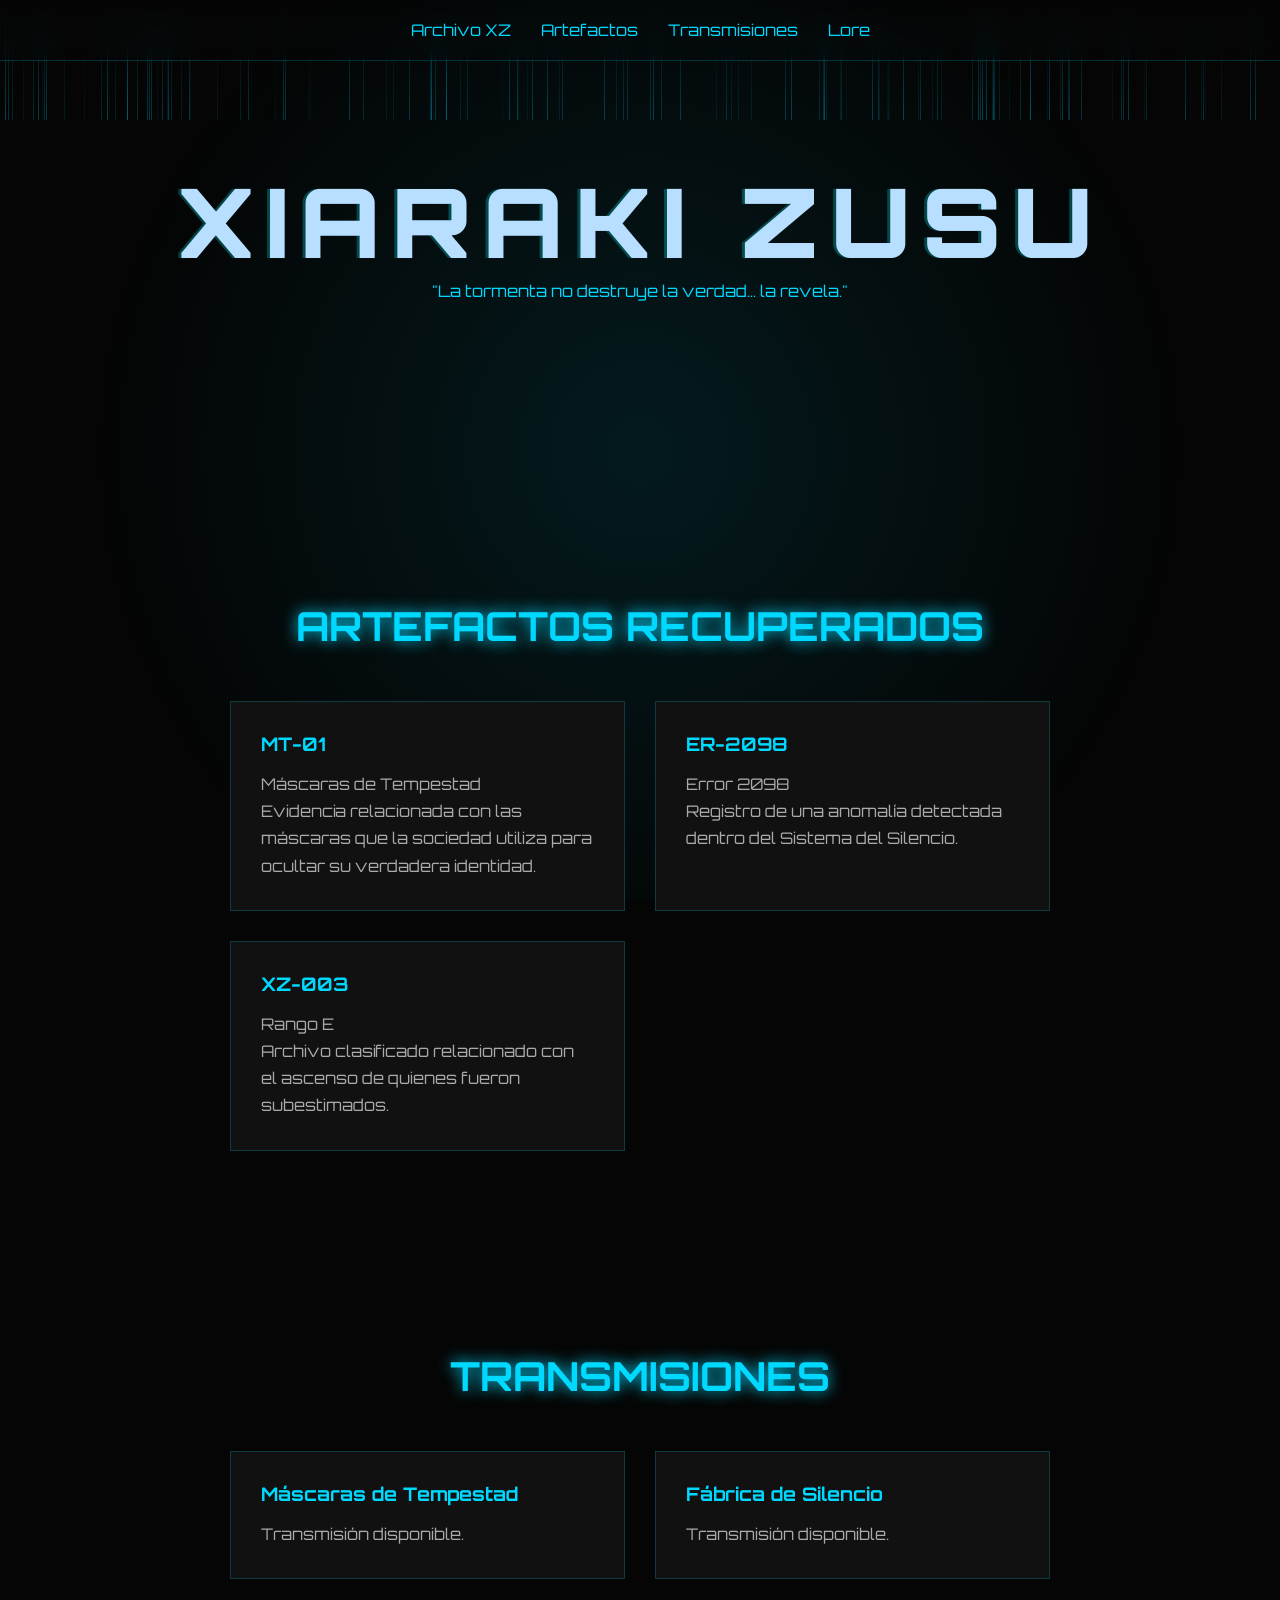
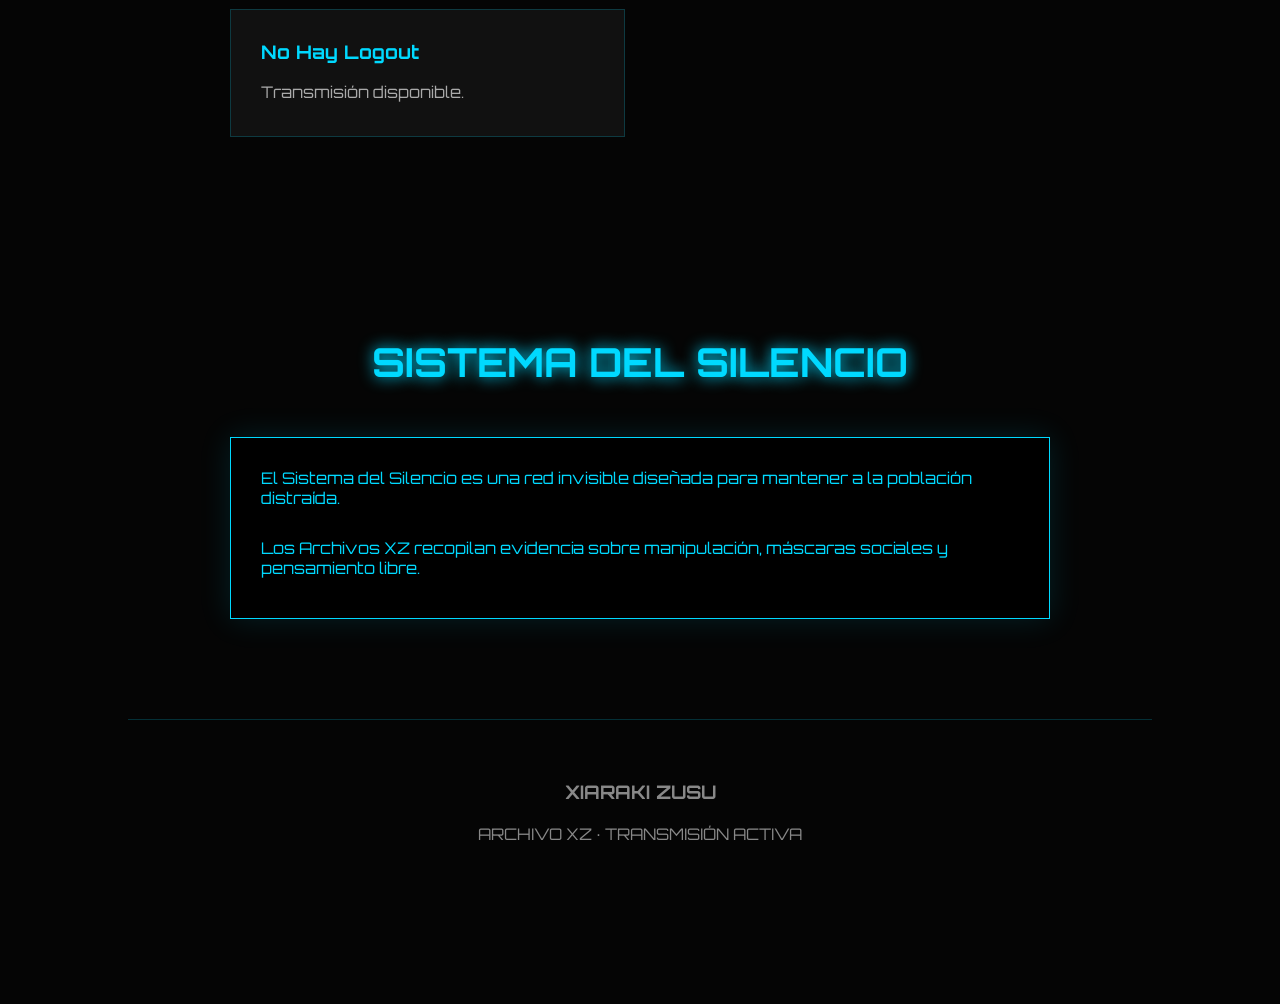
==== index.html @ ae7eef76 "Add files via upload" ====
<!DOCTYPE html>
<html lang="es">
<head>
<meta charset="UTF-8">
<meta name="viewport" content="width=device-width, initial-scale=1.0">

<title>Xiaraki Zusu | Archivo XZ</title>

<link href="https://fonts.googleapis.com/css2?family=Orbitron:wght@400;700;900&display=swap" rel="stylesheet">

<style>

*{
    margin:0;
    padding:0;
    box-sizing:border-box;
}

body{
    background:#050505;
    color:#00d9ff;
    font-family:'Orbitron',sans-serif;
    overflow-x:hidden;
}

/* Fondo */

body::before{
    content:"";
    position:fixed;
    top:0;
    left:0;
    width:100%;
    height:100%;
    background:
    radial-gradient(circle at center,
    rgba(0,217,255,.10),
    transparent 70%);
    z-index:-2;
}

/* Lluvia Digital */

.rain{
    position:fixed;
    width:100%;
    height:100%;
    pointer-events:none;
    z-index:-1;
}

.drop{
    position:absolute;
    width:1px;
    height:120px;
    background:linear-gradient(
        transparent,
        #00d9ff
    );
    opacity:.15;
    animation:fall linear infinite;
}

@keyframes fall{
    from{
        transform:translateY(-150px);
    }

    to{
        transform:translateY(120vh);
    }
}

/* Header */

header{
    padding:20px;
    border-bottom:1px solid #00d9ff33;
    backdrop-filter:blur(8px);
}

nav{
    display:flex;
    justify-content:center;
    gap:30px;
}

nav a{
    color:#00d9ff;
    text-decoration:none;
    transition:.3s;
}

nav a:hover{
    text-shadow:0 0 10px #00d9ff;
}

/* Hero */

.hero h1{
    font-size:6rem;
    font-weight:900;
    letter-spacing:12px;
    text-transform:uppercase;

    color:#b8dfff;

    position:relative;

    animation:scan 6s linear infinite;
}

/* Línea de escaneo */

.hero h1::after{

    content:"";

    position:absolute;

    top:0;
    left:-100%;

    width:50%;
    height:100%;

    background:linear-gradient(
        90deg,
        transparent,
        rgba(255,255,255,.25),
        transparent
    );

    animation:scanner 4s infinite;
}

@keyframes scanner{

    0%{
        left:-100%;
    }

    100%{
        left:150%;
    }

}

/* Pequeñas interferencias */

@keyframes scan{

    0%,100%{
        transform:translateX(0);
    }

    2%{
        transform:translateX(-2px);
    }

    4%{
        transform:translateX(2px);
    }

    6%{
        transform:translateX(0);
    }

}

.btn{
    margin-top:40px;
    padding:15px 40px;
    border:1px solid #00d9ff;
    background:transparent;
    color:#00d9ff;
    cursor:pointer;
    transition:.3s;
}

.btn:hover{
    background:#00d9ff;
    color:#000;
    box-shadow:0 0 30px #00d9ff;
}

/* Glitch */

.glitch{
    position:relative;
}

.glitch::before{
    content:attr(data-text);

    position:absolute;
    left:-2px;
    top:0;

    color:#00ffff;

    overflow:hidden;

    animation:glitch 2s infinite;
}

@keyframes glitch{

    0%{
        transform:translate(-2px);
    }

    50%{
        transform:translate(2px);
    }

    100%{
        transform:translate(-2px);
    }

}

.glitch{
    position:relative;
    display:inline-block;
}

.glitch::before{

    content:attr(data-text);

    position:absolute;

    left:0;
    top:0;

    color:rgba(0,255,255,.25);

    transform:translate(-3px,0);

    z-index:-1;
}

.glitch::after{

    content:attr(data-text);

    position:absolute;

    left:0;
    top:0;

    color:rgba(255,255,255,.15);

    transform:translate(3px,0);

    z-index:-1;
}

/* Secciones */

section{
    padding:100px 10%;
}

.section-title{
    font-size:2.5rem;
    margin-bottom:50px;

    text-shadow:0 0 15px #00d9ff;
}

/* Terminal */

.terminal{

    background:#000;
    border:1px solid #00d9ff;

    padding:30px;

    max-width:900px;
    margin:auto;

    box-shadow:0 0 30px #00d9ff22;
}

.terminal p{
    margin-bottom:10px;
}

/* Cards */

.grid{
    display:grid;
    grid-template-columns:
    repeat(auto-fit,minmax(280px,1fr));

    gap:30px;
}

.card{
    background:#111;

    border:1px solid #00d9ff33;

    padding:30px;

    transition:.3s;
}

.card:hover{

    transform:translateY(-10px);

    border-color:#00d9ff;

    box-shadow:
    0 0 30px #00d9ff55;
}

.card h3{
    margin-bottom:15px;
}

.card p{
    color:#aaa;
    line-height:1.7;
}

/* Footer */

footer{

    padding:60px;

    text-align:center;

    border-top:1px solid #00d9ff33;

    color:#888;
}

</style>
</head>

<body>

<div class="rain" id="rain"></div>

<header>

<nav>
<a href="#archivo">Archivo XZ</a>
<a href="#artefactos">Artefactos</a>
<a href="#transmisiones">Transmisiones</a>
<a href="#lore">Lore</a>
</nav>

</header>

<center>
<section class="hero">

<h1 
class="glitch"
data-text="XIARAKI ZUSU">
XIARAKI ZUSU
</h1>


<p>

"La tormenta no destruye la verdad...
la revela."

</p>
</center>

</section>

<section id="archivo">

<section id="artefactos">

<h2 class="section-title">

<center>ARTEFACTOS RECUPERADOS</center>

</h2>
<div class="grid">

<div class="card">

<h3>MT-01</h3>

<p>

Máscaras de Tempestad

</p>

<p>

Evidencia relacionada con las máscaras
que la sociedad utiliza para ocultar
su verdadera identidad.

</p>

</div>

<div class="card">

<h3>ER-2098</h3>

<p>

Error 2098

</p>

<p>

Registro de una anomalía detectada
dentro del Sistema del Silencio.

</p>

</div>

<div class="card">

<h3>XZ-003</h3>

<p>

Rango E

</p>

<p>

Archivo clasificado relacionado con
el ascenso de quienes fueron
subestimados.

</p>

</div>

</div>

</section>

<section id="transmisiones">
<h2 class="section-title">

<center>TRANSMISIONES</center>

</h2>

<div class="grid">

<div class="card">

<h3>Máscaras de Tempestad</h3>

<p>
Transmisión disponible.
</p>

</div>

<div class="card">

<h3>Fábrica de Silencio</h3>

<p>
Transmisión disponible.
</p>

</div>

<div class="card">

<h3>No Hay Logout</h3>

<p>
Transmisión disponible.
</p>

</div>

</div>

</section>

<section id="lore">

<h2 class="section-title">

<center>SISTEMA DEL SILENCIO</center>
</h2>

<div class="terminal">

<p>

El Sistema del Silencio es una red
invisible diseñada para mantener
a la población distraída.

</p>

<br>

<p>

Los Archivos XZ recopilan evidencia
sobre manipulación, máscaras sociales
y pensamiento libre.

</p>

</div>

</section>

<footer>

<h3>XIARAKI ZUSU</h3>

<br>

<p>

ARCHIVO XZ · TRANSMISIÓN ACTIVA

</p>

</footer>

<script>

const rain = document.getElementById("rain");

for(let i=0;i<150;i++){

    const drop =
    document.createElement("div");

    drop.classList.add("drop");

    drop.style.left =
    Math.random()*100 + "%";

    drop.style.animationDuration =
    (Math.random()*2+1)+"s";

    drop.style.opacity =
    Math.random()*0.3;

    rain.appendChild(drop);

}

</script>

</body>
</html>
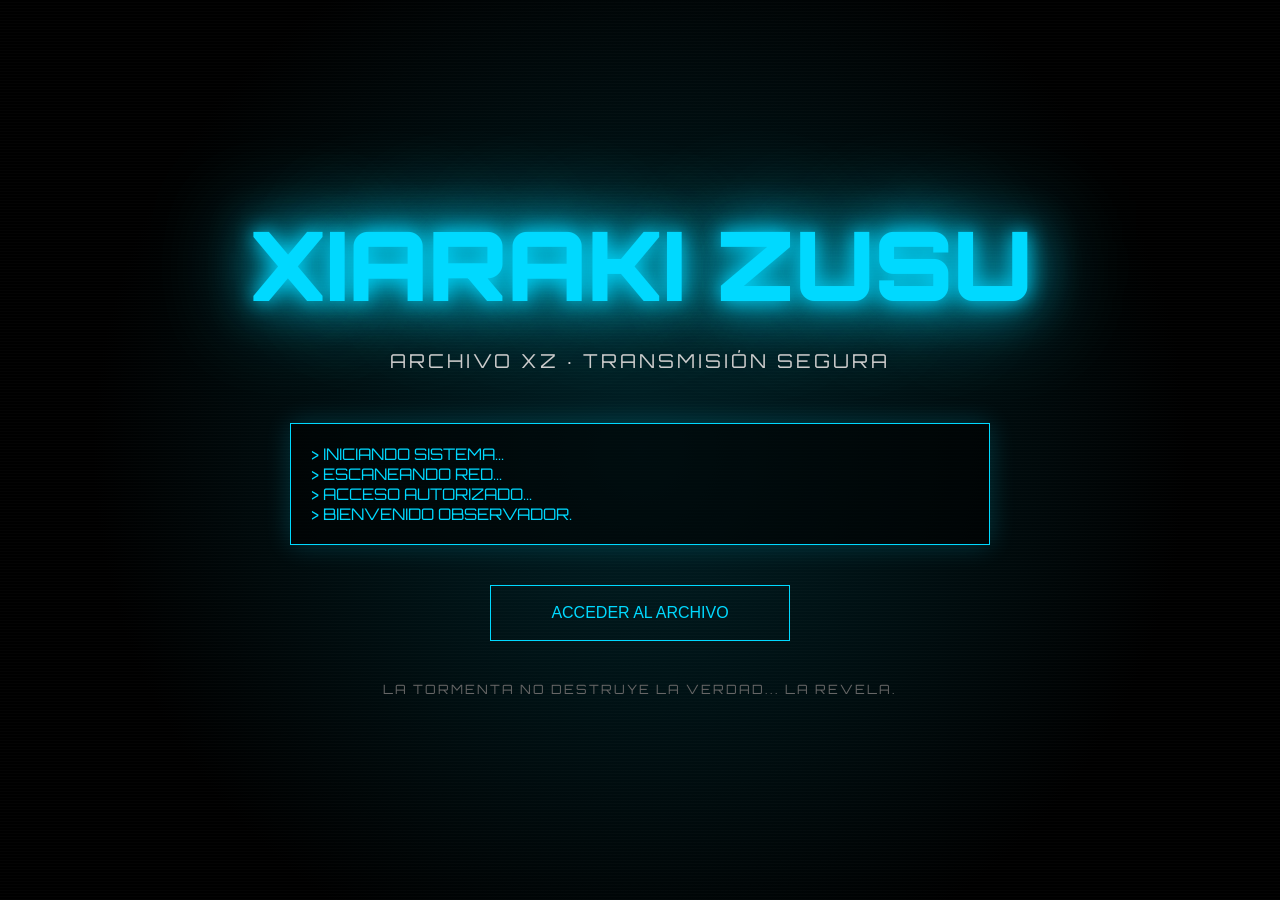
==== commit 962023d5: "Add files via upload" ====
--- a/index.html
+++ b/index.html
@@ -3,342 +3,195 @@
 <head>
 <meta charset="UTF-8">
 <meta name="viewport" content="width=device-width, initial-scale=1.0">
-
-<title>Xiaraki Zusu | Archivo XZ</title>
+<link rel="stylesheet" href="style.css">
+<title>Acceso al Archivo XZ</title>
 
 <link href="https://fonts.googleapis.com/css2?family=Orbitron:wght@400;700;900&display=swap" rel="stylesheet">
 
 <style>
 
 *{
-    margin:0;
-    padding:0;
-    box-sizing:border-box;
+margin:0;
+padding:0;
+box-sizing:border-box;
 }
 
 body{
-    background:#050505;
-    color:#00d9ff;
-    font-family:'Orbitron',sans-serif;
-    overflow-x:hidden;
+background:#000;
+font-family:'Orbitron',sans-serif;
+overflow:hidden;
+height:100vh;
+display:flex;
+justify-content:center;
+align-items:center;
+color:#00d9ff;
 }
 
 /* Fondo */
 
-body::before{
-    content:"";
-    position:fixed;
-    top:0;
-    left:0;
-    width:100%;
-    height:100%;
-    background:
-    radial-gradient(circle at center,
-    rgba(0,217,255,.10),
-    transparent 70%);
-    z-index:-2;
-}
-
-/* Lluvia Digital */
-
-.rain{
-    position:fixed;
-    width:100%;
-    height:100%;
-    pointer-events:none;
-    z-index:-1;
-}
-
-.drop{
-    position:absolute;
-    width:1px;
-    height:120px;
-    background:linear-gradient(
-        transparent,
-        #00d9ff
-    );
-    opacity:.15;
-    animation:fall linear infinite;
-}
-
-@keyframes fall{
-    from{
-        transform:translateY(-150px);
-    }
-
-    to{
-        transform:translateY(120vh);
-    }
-}
-
-/* Header */
-
-header{
-    padding:20px;
-    border-bottom:1px solid #00d9ff33;
-    backdrop-filter:blur(8px);
-}
-
-nav{
-    display:flex;
-    justify-content:center;
-    gap:30px;
-}
-
-nav a{
-    color:#00d9ff;
-    text-decoration:none;
-    transition:.3s;
-}
-
-nav a:hover{
-    text-shadow:0 0 10px #00d9ff;
-}
-
-/* Hero */
-
-.hero h1{
-    font-size:6rem;
-    font-weight:900;
-    letter-spacing:12px;
-    text-transform:uppercase;
-
-    color:#b8dfff;
-
-    position:relative;
-
-    animation:scan 6s linear infinite;
-}
-
-/* Línea de escaneo */
-
-.hero h1::after{
-
-    content:"";
-
-    position:absolute;
-
-    top:0;
-    left:-100%;
-
-    width:50%;
-    height:100%;
-
-    background:linear-gradient(
-        90deg,
-        transparent,
-        rgba(255,255,255,.25),
-        transparent
-    );
-
-    animation:scanner 4s infinite;
-}
-
-@keyframes scanner{
-
-    0%{
-        left:-100%;
-    }
-
-    100%{
-        left:150%;
-    }
-
-}
-
-/* Pequeñas interferencias */
-
-@keyframes scan{
-
-    0%,100%{
-        transform:translateX(0);
-    }
-
-    2%{
-        transform:translateX(-2px);
-    }
-
-    4%{
-        transform:translateX(2px);
-    }
-
-    6%{
-        transform:translateX(0);
-    }
-
-}
-
-.btn{
-    margin-top:40px;
-    padding:15px 40px;
-    border:1px solid #00d9ff;
-    background:transparent;
-    color:#00d9ff;
-    cursor:pointer;
-    transition:.3s;
-}
-
-.btn:hover{
-    background:#00d9ff;
-    color:#000;
-    box-shadow:0 0 30px #00d9ff;
-}
-
-/* Glitch */
-
-.glitch{
-    position:relative;
-}
-
-.glitch::before{
-    content:attr(data-text);
-
-    position:absolute;
-    left:-2px;
-    top:0;
-
-    color:#00ffff;
-
-    overflow:hidden;
-
-    animation:glitch 2s infinite;
-}
-
-@keyframes glitch{
-
-    0%{
-        transform:translate(-2px);
-    }
-
-    50%{
-        transform:translate(2px);
-    }
-
-    100%{
-        transform:translate(-2px);
-    }
-
-}
-
-.glitch{
-    position:relative;
-    display:inline-block;
-}
-
-.glitch::before{
-
-    content:attr(data-text);
-
-    position:absolute;
-
-    left:0;
-    top:0;
-
-    color:rgba(0,255,255,.25);
-
-    transform:translate(-3px,0);
-
-    z-index:-1;
-}
-
-.glitch::after{
-
-    content:attr(data-text);
-
-    position:absolute;
-
-    left:0;
-    top:0;
-
-    color:rgba(255,255,255,.15);
-
-    transform:translate(3px,0);
-
-    z-index:-1;
-}
-
-/* Secciones */
-
-section{
-    padding:100px 10%;
-}
-
-.section-title{
-    font-size:2.5rem;
-    margin-bottom:50px;
-
-    text-shadow:0 0 15px #00d9ff;
+.background{
+position:fixed;
+width:100%;
+height:100%;
+background:
+radial-gradient(circle at center,
+rgba(0,217,255,.15),
+#000 70%);
+z-index:-2;
+}
+
+/* Scanlines */
+
+.scanlines{
+position:fixed;
+width:100%;
+height:100%;
+background:
+repeating-linear-gradient(
+to bottom,
+transparent,
+transparent 2px,
+rgba(255,255,255,.03) 3px
+);
+pointer-events:none;
+z-index:-1;
+}
+
+/* Contenedor */
+
+.container{
+text-align:center;
+padding:40px;
+max-width:900px;
+}
+
+/* Logo */
+
+.logo{
+font-size:6rem;
+font-weight:900;
+
+text-shadow:
+0 0 20px #00d9ff,
+0 0 50px #00d9ff,
+0 0 100px #00d9ff;
+
+animation:pulse 3s infinite;
+}
+
+@keyframes pulse{
+
+0%{
+opacity:.8;
+}
+
+50%{
+opacity:1;
+}
+
+100%{
+opacity:.8;
+}
+
+}
+
+/* Texto */
+
+.subtitle{
+
+margin-top:25px;
+
+font-size:1.2rem;
+
+color:#ccc;
+
+letter-spacing:3px;
 }
 
 /* Terminal */
 
 .terminal{
 
-    background:#000;
-    border:1px solid #00d9ff;
-
-    padding:30px;
-
-    max-width:900px;
-    margin:auto;
-
-    box-shadow:0 0 30px #00d9ff22;
-}
-
-.terminal p{
-    margin-bottom:10px;
-}
-
-/* Cards */
-
-.grid{
-    display:grid;
-    grid-template-columns:
-    repeat(auto-fit,minmax(280px,1fr));
-
-    gap:30px;
-}
-
-.card{
-    background:#111;
-
-    border:1px solid #00d9ff33;
-
-    padding:30px;
-
-    transition:.3s;
-}
-
-.card:hover{
-
-    transform:translateY(-10px);
-
-    border-color:#00d9ff;
-
-    box-shadow:
-    0 0 30px #00d9ff55;
-}
-
-.card h3{
-    margin-bottom:15px;
-}
-
-.card p{
-    color:#aaa;
-    line-height:1.7;
+margin-top:50px;
+
+border:1px solid #00d9ff;
+
+padding:20px;
+
+background:rgba(0,0,0,.6);
+
+text-align:left;
+
+max-width:700px;
+
+margin-left:auto;
+margin-right:auto;
+
+box-shadow:0 0 25px rgba(0,217,255,.2);
+
+}
+
+.line{
+opacity:0;
+animation:show 1s forwards;
+}
+
+.line:nth-child(1){animation-delay:1s;}
+.line:nth-child(2){animation-delay:2s;}
+.line:nth-child(3){animation-delay:3s;}
+.line:nth-child(4){animation-delay:4s;}
+
+@keyframes show{
+to{
+opacity:1;
+}
+}
+
+/* Botón */
+
+.enter{
+
+margin-top:40px;
+
+padding:18px 60px;
+
+font-size:1rem;
+
+background:transparent;
+
+border:1px solid #00d9ff;
+
+color:#00d9ff;
+
+cursor:pointer;
+
+transition:.3s;
+}
+
+.enter:hover{
+
+background:#00d9ff;
+
+color:#000;
+
+box-shadow:
+0 0 30px #00d9ff,
+0 0 60px #00d9ff;
+
 }
 
 /* Footer */
 
-footer{
-
-    padding:60px;
-
-    text-align:center;
-
-    border-top:1px solid #00d9ff33;
-
-    color:#888;
+.footer{
+
+margin-top:40px;
+
+font-size:.8rem;
+
+color:#666;
+
+letter-spacing:2px;
+
 }
 
 </style>
@@ -346,222 +199,67 @@
 
 <body>
 
-<div class="rain" id="rain"></div>
-
-<header>
-
-<nav>
-<a href="#archivo">Archivo XZ</a>
-<a href="#artefactos">Artefactos</a>
-<a href="#transmisiones">Transmisiones</a>
-<a href="#lore">Lore</a>
-</nav>
-
-</header>
-
-<center>
-<section class="hero">
-
-<h1 
-class="glitch"
-data-text="XIARAKI ZUSU">
+<div class="background"></div>
+<div class="scanlines"></div>
+
+<div class="container">
+
+<h1 class="logo">
 XIARAKI ZUSU
 </h1>
 
-
-<p>
-
-"La tormenta no destruye la verdad...
-la revela."
-
+<p class="subtitle">
+ARCHIVO XZ · TRANSMISIÓN SEGURA
 </p>
-</center>
-
-</section>
-
-<section id="archivo">
-
-<section id="artefactos">
-
-<h2 class="section-title">
-
-<center>ARTEFACTOS RECUPERADOS</center>
-
-</h2>
-<div class="grid">
-
-<div class="card">
-
-<h3>MT-01</h3>
-
-<p>
-
-Máscaras de Tempestad
-
-</p>
-
-<p>
-
-Evidencia relacionada con las máscaras
-que la sociedad utiliza para ocultar
-su verdadera identidad.
-
-</p>
-
-</div>
-
-<div class="card">
-
-<h3>ER-2098</h3>
-
-<p>
-
-Error 2098
-
-</p>
-
-<p>
-
-Registro de una anomalía detectada
-dentro del Sistema del Silencio.
-
-</p>
-
-</div>
-
-<div class="card">
-
-<h3>XZ-003</h3>
-
-<p>
-
-Rango E
-
-</p>
-
-<p>
-
-Archivo clasificado relacionado con
-el ascenso de quienes fueron
-subestimados.
-
-</p>
-
-</div>
-
-</div>
-
-</section>
-
-<section id="transmisiones">
-<h2 class="section-title">
-
-<center>TRANSMISIONES</center>
-
-</h2>
-
-<div class="grid">
-
-<div class="card">
-
-<h3>Máscaras de Tempestad</h3>
-
-<p>
-Transmisión disponible.
-</p>
-
-</div>
-
-<div class="card">
-
-<h3>Fábrica de Silencio</h3>
-
-<p>
-Transmisión disponible.
-</p>
-
-</div>
-
-<div class="card">
-
-<h3>No Hay Logout</h3>
-
-<p>
-Transmisión disponible.
-</p>
-
-</div>
-
-</div>
-
-</section>
-
-<section id="lore">
-
-<h2 class="section-title">
-
-<center>SISTEMA DEL SILENCIO</center>
-</h2>
 
 <div class="terminal">
 
-<p>
-
-El Sistema del Silencio es una red
-invisible diseñada para mantener
-a la población distraída.
-
-</p>
-
-<br>
-
-<p>
-
-Los Archivos XZ recopilan evidencia
-sobre manipulación, máscaras sociales
-y pensamiento libre.
-
-</p>
-
-</div>
-
-</section>
-
-<footer>
-
-<h3>XIARAKI ZUSU</h3>
-
-<br>
-
-<p>
-
-ARCHIVO XZ · TRANSMISIÓN ACTIVA
-
-</p>
-
-</footer>
+<div class="line">
+> INICIANDO SISTEMA...
+</div>
+
+<div class="line">
+> ESCANEANDO RED...
+</div>
+
+<div class="line">
+> ACCESO AUTORIZADO...
+</div>
+
+<div class="line">
+> BIENVENIDO OBSERVADOR.
+</div>
+
+</div>
+
+<button
+class="enter"
+onclick="entrar()">
+
+ACCEDER AL ARCHIVO
+
+</button>
+
+<div class="footer">
+
+LA TORMENTA NO DESTRUYE LA VERDAD...
+LA REVELA.
+
+</div>
+
+</div>
 
 <script>
 
-const rain = document.getElementById("rain");
-
-for(let i=0;i<150;i++){
-
-    const drop =
-    document.createElement("div");
-
-    drop.classList.add("drop");
-
-    drop.style.left =
-    Math.random()*100 + "%";
-
-    drop.style.animationDuration =
-    (Math.random()*2+1)+"s";
-
-    drop.style.opacity =
-    Math.random()*0.3;
-
-    rain.appendChild(drop);
+function entrar(){
+
+document.body.style.opacity="0";
+
+setTimeout(()=>{
+
+window.location.href="1.html";
+
+},1000);
 
 }
 
--- a/style.css
+++ b/style.css
@@ -0,0 +1,138 @@
+/* GLITCH */
+
+.glitch{
+position:relative;
+display:inline-block;
+}
+
+.glitch::before,
+.glitch::after{
+
+content:attr(data-text);
+
+position:absolute;
+
+top:0;
+left:0;
+
+width:100%;
+height:100%;
+
+overflow:hidden;
+}
+
+.glitch::before{
+
+left:2px;
+
+text-shadow:-3px 0 #00ffff;
+
+animation:glitch1 2s infinite linear alternate-reverse;
+
+}
+
+.glitch::after{
+
+left:-2px;
+
+text-shadow:3px 0 #ff00ff;
+
+animation:glitch2 3s infinite linear alternate-reverse;
+
+}
+
+@keyframes glitch1{
+
+0%{
+clip-path:inset(0 0 95% 0);
+}
+
+10%{
+clip-path:inset(20% 0 60% 0);
+}
+
+20%{
+clip-path:inset(80% 0 5% 0);
+}
+
+30%{
+clip-path:inset(40% 0 40% 0);
+}
+
+40%{
+clip-path:inset(10% 0 70% 0);
+}
+
+50%{
+clip-path:inset(60% 0 10% 0);
+}
+
+60%{
+clip-path:inset(20% 0 50% 0);
+}
+
+70%{
+clip-path:inset(90% 0 2% 0);
+}
+
+80%{
+clip-path:inset(15% 0 65% 0);
+}
+
+90%{
+clip-path:inset(50% 0 20% 0);
+}
+
+100%{
+clip-path:inset(0 0 95% 0);
+}
+
+}
+
+@keyframes glitch2{
+
+0%{
+clip-path:inset(95% 0 0 0);
+}
+
+10%{
+clip-path:inset(50% 0 20% 0);
+}
+
+20%{
+clip-path:inset(10% 0 70% 0);
+}
+
+30%{
+clip-path:inset(80% 0 5% 0);
+}
+
+40%{
+clip-path:inset(25% 0 55% 0);
+}
+
+50%{
+clip-path:inset(60% 0 15% 0);
+}
+
+60%{
+clip-path:inset(5% 0 85% 0);
+}
+
+70%{
+clip-path:inset(45% 0 25% 0);
+}
+
+80%{
+clip-path:inset(15% 0 70% 0);
+}
+
+90%{
+clip-path:inset(75% 0 10% 0);
+}
+
+100%{
+clip-path:inset(95% 0 0 0);
+}
+
+}
